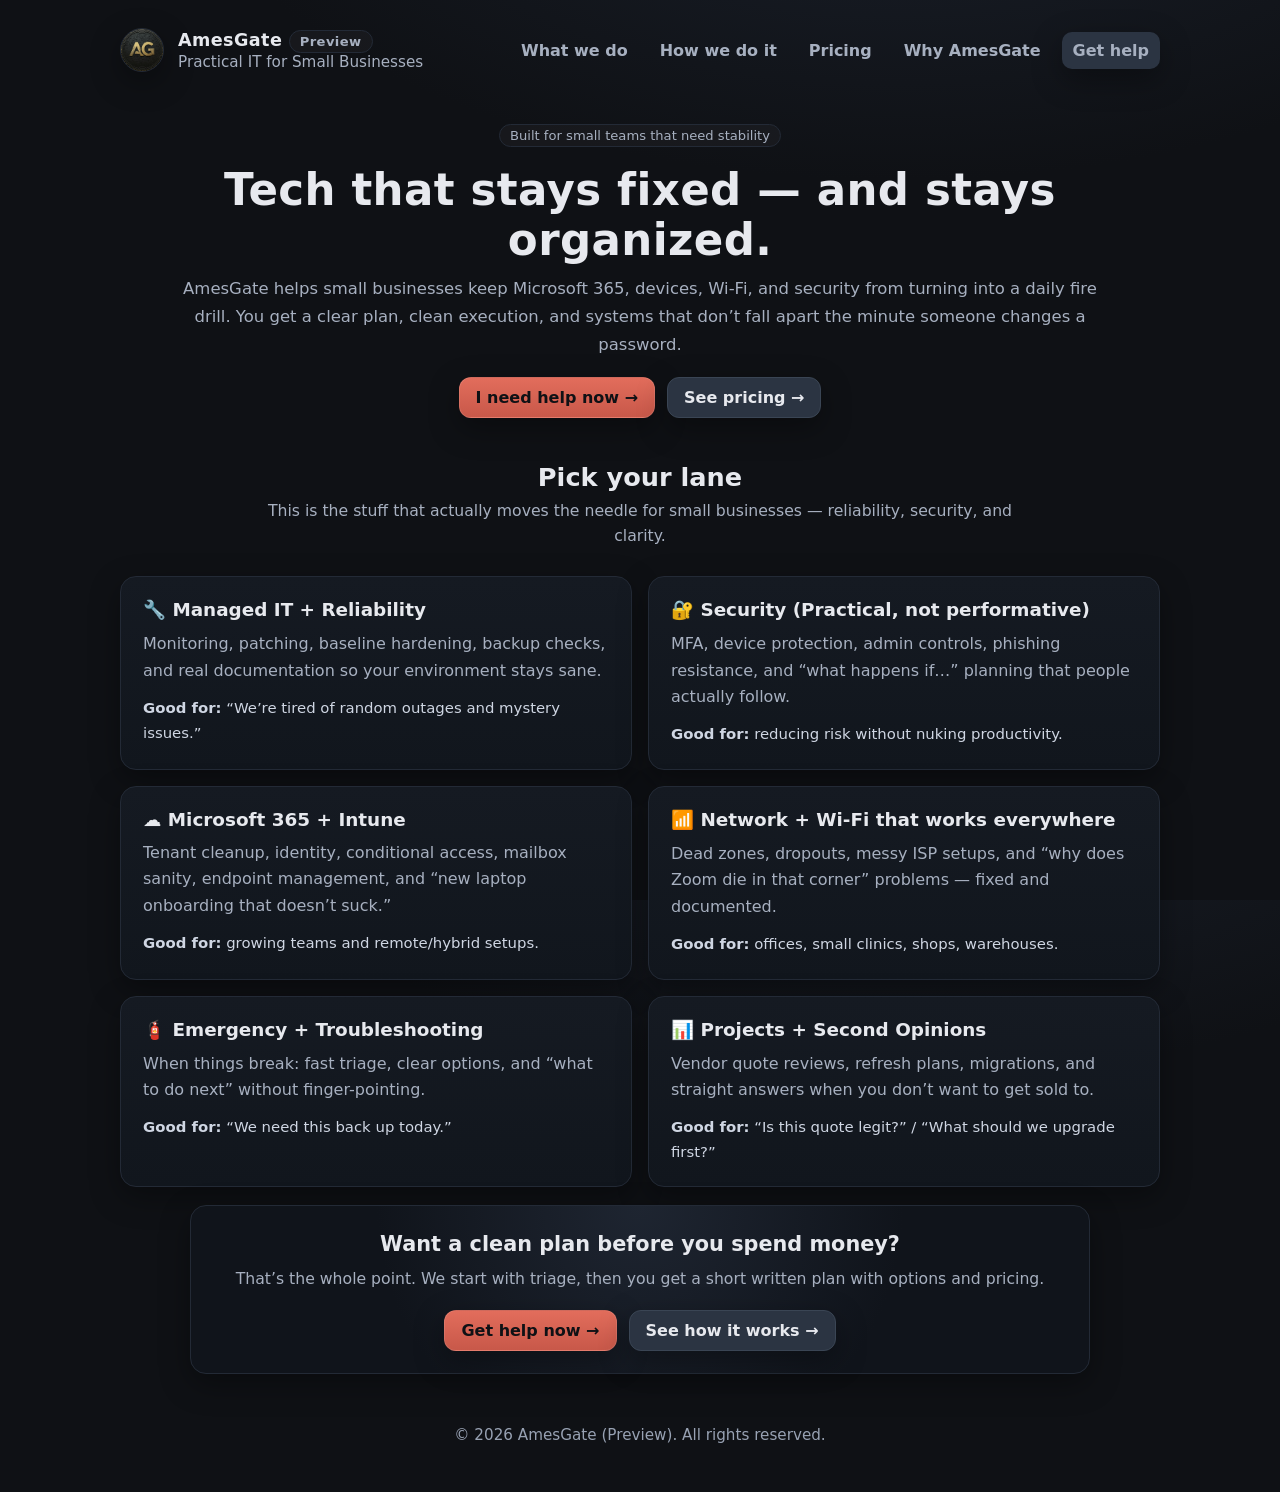
==== future/index.html @ 1ea239fe "Create index.html" ====
<!DOCTYPE html>
<html lang="en">
<head>
  <meta charset="utf-8" />
  <meta name="viewport" content="width=device-width, initial-scale=1" />
  <title>AmesGate (Preview) — Practical IT for Small Businesses</title>
  <meta name="description" content="Preview: managed IT, security, M365/Intune, and project work with plain-English plans, clear pricing, and no corporate nonsense." />
  <meta name="theme-color" content="#0f1115" />
  <link rel="icon" href="/favicon.ico" />
  <link rel="stylesheet" href="/future/assets/site.css" />
</head>

<body>
  <div class="wrap">
    <header>
      <a class="brand" href="/future/" aria-label="AmesGate preview home">
        <div class="logo" aria-hidden="true">
          <img src="/images/logo_small.png" alt="AmesGate logo" />
        </div>
        <div>
          <div class="name">AmesGate <span class="kicker">Preview</span></div>
          <div class="tag">Practical IT for Small Businesses</div>
        </div>
      </a>

      <nav class="nav" aria-label="Primary navigation">
        <a href="/future/what-we-do.html">What we do</a>
        <a href="/future/how-we-do-it.html">How we do it</a>
        <a href="/future/pricing.html">Pricing</a>
        <a href="/future/why-amesgate.html">Why AmesGate</a>
        <a href="/future/get-help-now.html" class="btn">Get help</a>
      </nav>
    </header>

    <section class="hero" aria-labelledby="hero-title">
      <div class="hero-inner">
        <span class="kicker">Built for small teams that need stability</span>
        <h1 id="hero-title">Tech that stays fixed — and stays organized.</h1>
        <p>
          AmesGate helps small businesses keep Microsoft 365, devices, Wi-Fi, and security from turning into a daily fire drill.
          You get a clear plan, clean execution, and systems that don’t fall apart the minute someone changes a password.
        </p>

        <div class="hero-cta">
          <a class="btn btn-primary" href="/future/get-help-now.html">I need help now →</a>
          <a class="btn" href="/future/pricing.html">See pricing →</a>
        </div>
      </div>
    </section>

    <section aria-label="Service lanes">
      <h2 class="section-title">Pick your lane</h2>
      <p class="section-subtitle">This is the stuff that actually moves the needle for small businesses — reliability, security, and clarity.</p>

      <div class="grid">
        <article class="card">
          <h3>🔧 Managed IT + Reliability</h3>
          <p>Monitoring, patching, baseline hardening, backup checks, and real documentation so your environment stays sane.</p>
          <p class="hint"><strong>Good for:</strong> “We’re tired of random outages and mystery issues.”</p>
        </article>

        <article class="card">
          <h3>🔐 Security (Practical, not performative)</h3>
          <p>MFA, device protection, admin controls, phishing resistance, and “what happens if…” planning that people actually follow.</p>
          <p class="hint"><strong>Good for:</strong> reducing risk without nuking productivity.</p>
        </article>

        <article class="card">
          <h3>☁️ Microsoft 365 + Intune</h3>
          <p>Tenant cleanup, identity, conditional access, mailbox sanity, endpoint management, and “new laptop onboarding that doesn’t suck.”</p>
          <p class="hint"><strong>Good for:</strong> growing teams and remote/hybrid setups.</p>
        </article>

        <article class="card">
          <h3>📶 Network + Wi-Fi that works everywhere</h3>
          <p>Dead zones, dropouts, messy ISP setups, and “why does Zoom die in that corner” problems — fixed and documented.</p>
          <p class="hint"><strong>Good for:</strong> offices, small clinics, shops, warehouses.</p>
        </article>

        <article class="card">
          <h3>🧯 Emergency + Troubleshooting</h3>
          <p>When things break: fast triage, clear options, and “what to do next” without finger-pointing.</p>
          <p class="hint"><strong>Good for:</strong> “We need this back up today.”</p>
        </article>

        <article class="card">
          <h3>📊 Projects + Second Opinions</h3>
          <p>Vendor quote reviews, refresh plans, migrations, and straight answers when you don’t want to get sold to.</p>
          <p class="hint"><strong>Good for:</strong> “Is this quote legit?” / “What should we upgrade first?”</p>
        </article>
      </div>
    </section>

    <section class="contact-strip" aria-label="Conversion strip">
      <div class="contact-card">
        <h3>Want a clean plan before you spend money?</h3>
        <p>That’s the whole point. We start with triage, then you get a short written plan with options and pricing.</p>
        <div class="hero-cta">
          <a class="btn btn-primary" href="/future/get-help-now.html">Get help now →</a>
          <a class="btn" href="/future/how-we-do-it.html">See how it works →</a>
        </div>
      </div>
    </section>

    <footer>
      © <span id="year"></span> AmesGate (Preview). All rights reserved.
    </footer>
  </div>

  <script src="/future/assets/site.js"></script>
</body>
</html>
---- future/assets/site.css ----
:root{
  --bg:#0f1115;
  --bg2:#141821;
  --text:#e7e9ee;
  --muted:#a7b0c0;
  --accent:#e26d5c;
  --accent2:#7ec59b;
  --card:#151a22;
  --border:#232a36;
  --max:1080px;
  --radius:16px;
  --shadow:0 10px 30px rgba(0,0,0,.35);
}

*{box-sizing:border-box}
html,body{
  margin:0;
  height:100%;
  background:
    radial-gradient(1200px 600px at 70% -20%, #1a202b 0%, var(--bg) 60%),
    linear-gradient(180deg, var(--bg) 0%, var(--bg2) 100%);
  color:var(--text);
  font-family:system-ui,-apple-system,Segoe UI,Roboto,Inter,Arial,sans-serif;
}
a{color:#79b7ff;text-decoration:none}
a:hover{text-decoration:underline}
.wrap{max-width:var(--max); margin:0 auto; padding:28px 20px}

header{
  display:flex;
  align-items:center;
  justify-content:space-between;
  gap:16px;
}
.brand{display:flex; align-items:center; gap:14px; text-decoration:none; color:inherit}
.logo{
  width:44px; height:44px; border-radius:999px;
  background:#111;
  border:1px solid var(--border);
  overflow:hidden;
  box-shadow:var(--shadow);
}
.logo img{width:100%;height:100%;object-fit:cover;display:block}
.name{font-weight:700; font-size:1.1rem; letter-spacing:.4px}
.tag{color:var(--muted); font-size:.95rem}

.nav{
  display:flex;
  gap:10px;
  flex-wrap:wrap;
  justify-content:flex-end;
  align-items:center;
}
.nav a{
  padding:8px 10px;
  border-radius:10px;
  border:1px solid transparent;
  color:var(--muted);
  font-weight:650;
}
.nav a:hover{
  color:var(--text);
  border-color:var(--border);
  text-decoration:none;
}

.btn{
  display:inline-block; padding:10px 16px;
  border-radius:12px;
  background:#2b3442;
  color:#e7e9ee;
  font-weight:700;
  border:1px solid #3a4554;
  box-shadow:var(--shadow);
}
.btn:hover{filter:brightness(1.05); text-decoration:none}

.btn-primary{
  background:linear-gradient(180deg, #e26d5c, #c85849);
  border-color:rgba(255,255,255,.10);
  color:#0f1115;
}
.btn-primary:hover{filter:brightness(1.02)}

.hero{padding:52px 0 28px}
.hero-inner{max-width:920px;margin:0 auto;text-align:center}
.hero h1{
  font-size:clamp(2.1rem,3.4vw,2.8rem);
  margin:18px 0 10px;
  letter-spacing:.4px;
}
.hero p{margin:0;color:var(--muted);line-height:1.7;font-size:1.03rem}
.hero-cta{margin-top:18px; display:flex; gap:12px; justify-content:center; flex-wrap:wrap}

.section-title{font-size:1.6rem;margin:16px 0 6px;text-align:center}
.section-subtitle{
  max-width:780px;margin:0 auto 14px;
  text-align:center;color:var(--muted);line-height:1.6;font-size:.98rem
}

.grid{
  display:grid;
  gap:16px;
  grid-template-columns:repeat(12,1fr);
  margin:28px 0 18px;
}
.card{
  grid-column:span 12;
  background:linear-gradient(180deg, var(--card), #11161d);
  border:1px solid var(--border);
  border-radius:var(--radius);
  padding:22px;
  box-shadow:var(--shadow);
}
.card h3{margin:0 0 10px;font-size:1.15rem}
.card p{margin:0;color:var(--muted);line-height:1.65}
.card .hint{margin-top:12px;font-size:.93rem;color:#cfd6e3}

.split{
  display:grid;
  grid-template-columns:repeat(12,1fr);
  gap:16px;
  margin:18px 0 28px;
}
.split .card{margin:0}
.split .card.left{grid-column:span 12}
.split .card.right{grid-column:span 12}

.contact-strip{
  margin:18px 0 40px;
  display:flex;
  justify-content:center;
}
.contact-card{
  max-width:900px;
  width:100%;
  padding:26px 26px 22px;
  border-radius:var(--radius);
  border:1px solid var(--border);
  background:radial-gradient(circle at top, #1e2531 0, #10141b 55%);
  box-shadow:var(--shadow);
  text-align:center;
}
.contact-card h3{margin:0 0 10px;font-size:1.3rem}
.contact-card p{margin:4px 0 10px;color:var(--muted);font-size:.98rem;line-height:1.6}

.kicker{
  display:inline-block;
  padding:3px 10px;
  border-radius:999px;
  border:1px solid var(--border);
  color:var(--muted);
  background:rgba(255,255,255,.03);
  font-size:.82rem;
}

footer{
  margin:52px 0 20px;
  text-align:center;
  color:#98a2b3;
  font-size:.95rem;
}

@media (min-width:760px){
  .card{grid-column:span 6}
  .split .card.left{grid-column:span 6}
  .split .card.right{grid-column:span 6}
}
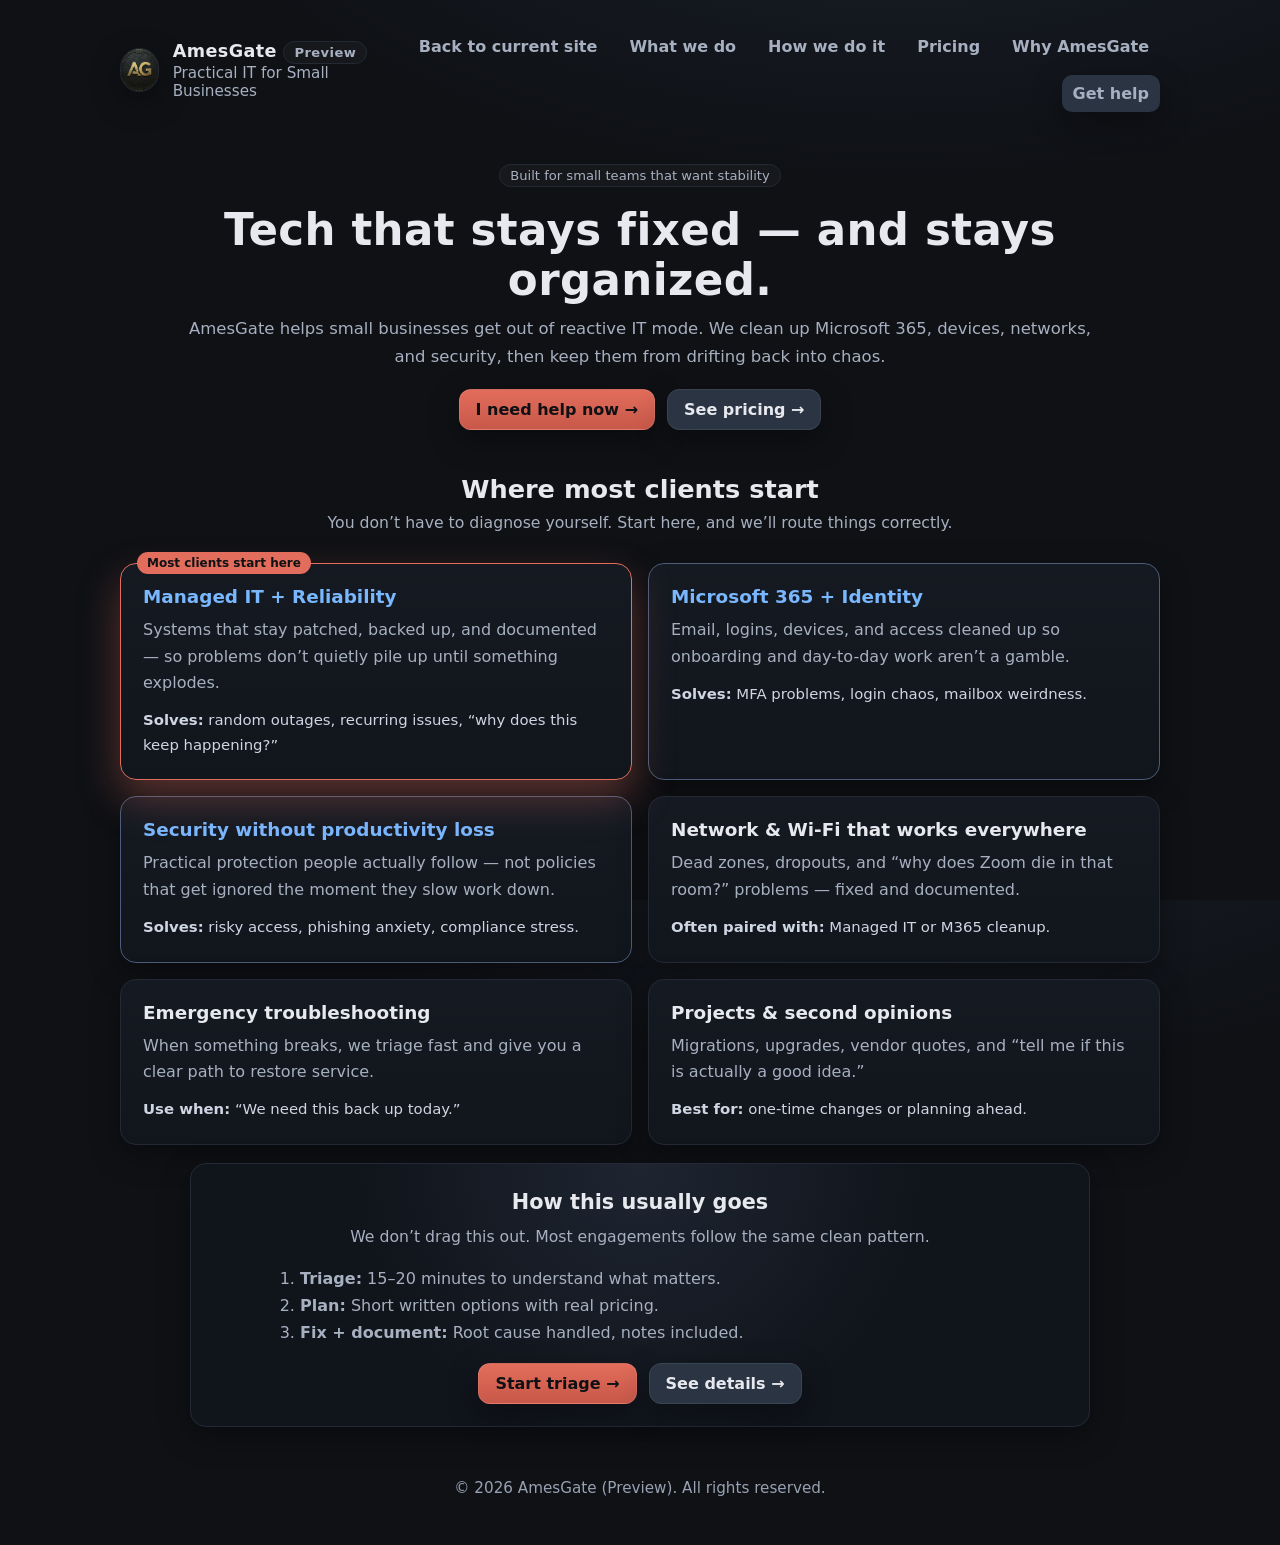
==== commit 6ca423fa: "Update index.html" ====
--- a/future/index.html
+++ b/future/index.html
@@ -4,7 +4,7 @@
   <meta charset="utf-8" />
   <meta name="viewport" content="width=device-width, initial-scale=1" />
   <title>AmesGate (Preview) — Practical IT for Small Businesses</title>
-  <meta name="description" content="Preview: managed IT, security, M365/Intune, and project work with plain-English plans, clear pricing, and no corporate nonsense." />
+  <meta name="description" content="Preview: Practical IT, Microsoft 365, security, and reliability for small businesses. Clear plans. Fixes that stick." />
   <meta name="theme-color" content="#0f1115" />
   <link rel="icon" href="/favicon.ico" />
   <link rel="stylesheet" href="/future/assets/site.css" />
@@ -12,6 +12,8 @@
 
 <body>
   <div class="wrap">
+
+    <!-- HEADER -->
     <header>
       <a class="brand" href="/future/" aria-label="AmesGate preview home">
         <div class="logo" aria-hidden="true">
@@ -24,23 +26,25 @@
       </a>
 
       <nav class="nav" aria-label="Primary navigation">
+        <a href="/">Back to current site</a>
         <a href="/future/what-we-do.html">What we do</a>
         <a href="/future/how-we-do-it.html">How we do it</a>
         <a href="/future/pricing.html">Pricing</a>
         <a href="/future/why-amesgate.html">Why AmesGate</a>
-        <a href="/future/get-help-now.html" class="btn">Get help</a>
+        <a class="btn" href="/future/get-help-now.html">Get help</a>
       </nav>
     </header>
 
+    <!-- HERO -->
     <section class="hero" aria-labelledby="hero-title">
       <div class="hero-inner">
-        <span class="kicker">Built for small teams that need stability</span>
+        <span class="kicker">Built for small teams that want stability</span>
         <h1 id="hero-title">Tech that stays fixed — and stays organized.</h1>
         <p>
-          AmesGate helps small businesses keep Microsoft 365, devices, Wi-Fi, and security from turning into a daily fire drill.
-          You get a clear plan, clean execution, and systems that don’t fall apart the minute someone changes a password.
+          AmesGate helps small businesses get out of reactive IT mode.
+          We clean up Microsoft 365, devices, networks, and security,
+          then keep them from drifting back into chaos.
         </p>
-
         <div class="hero-cta">
           <a class="btn btn-primary" href="/future/get-help-now.html">I need help now →</a>
           <a class="btn" href="/future/pricing.html">See pricing →</a>
@@ -48,63 +52,113 @@
       </div>
     </section>
 
+    <!-- SERVICE LANES -->
     <section aria-label="Service lanes">
-      <h2 class="section-title">Pick your lane</h2>
-      <p class="section-subtitle">This is the stuff that actually moves the needle for small businesses — reliability, security, and clarity.</p>
+      <h2 class="section-title">Where most clients start</h2>
+      <p class="section-subtitle">
+        You don’t have to diagnose yourself. Start here, and we’ll route things correctly.
+      </p>
 
       <div class="grid">
-        <article class="card">
-          <h3>🔧 Managed IT + Reliability</h3>
-          <p>Monitoring, patching, baseline hardening, backup checks, and real documentation so your environment stays sane.</p>
-          <p class="hint"><strong>Good for:</strong> “We’re tired of random outages and mystery issues.”</p>
-        </article>
 
-        <article class="card">
-          <h3>🔐 Security (Practical, not performative)</h3>
-          <p>MFA, device protection, admin controls, phishing resistance, and “what happens if…” planning that people actually follow.</p>
-          <p class="hint"><strong>Good for:</strong> reducing risk without nuking productivity.</p>
-        </article>
+        <!-- PRIMARY -->
+        <a href="/future/get-help-now.html" class="card primary clickable">
+          <h3>Managed IT + Reliability</h3>
+          <p>
+            Systems that stay patched, backed up, and documented —
+            so problems don’t quietly pile up until something explodes.
+          </p>
+          <p class="hint">
+            <strong>Solves:</strong> random outages, recurring issues, “why does this keep happening?”
+          </p>
+        </a>
 
-        <article class="card">
-          <h3>☁️ Microsoft 365 + Intune</h3>
-          <p>Tenant cleanup, identity, conditional access, mailbox sanity, endpoint management, and “new laptop onboarding that doesn’t suck.”</p>
-          <p class="hint"><strong>Good for:</strong> growing teams and remote/hybrid setups.</p>
-        </article>
+        <!-- SECONDARY -->
+        <a href="/future/what-we-do.html" class="card secondary clickable">
+          <h3>Microsoft 365 + Identity</h3>
+          <p>
+            Email, logins, devices, and access cleaned up so onboarding
+            and day-to-day work aren’t a gamble.
+          </p>
+          <p class="hint">
+            <strong>Solves:</strong> MFA problems, login chaos, mailbox weirdness.
+          </p>
+        </a>
 
-        <article class="card">
-          <h3>📶 Network + Wi-Fi that works everywhere</h3>
-          <p>Dead zones, dropouts, messy ISP setups, and “why does Zoom die in that corner” problems — fixed and documented.</p>
-          <p class="hint"><strong>Good for:</strong> offices, small clinics, shops, warehouses.</p>
-        </article>
+        <a href="/future/what-we-do.html" class="card secondary clickable">
+          <h3>Security without productivity loss</h3>
+          <p>
+            Practical protection people actually follow —
+            not policies that get ignored the moment they slow work down.
+          </p>
+          <p class="hint">
+            <strong>Solves:</strong> risky access, phishing anxiety, compliance stress.
+          </p>
+        </a>
 
-        <article class="card">
-          <h3>🧯 Emergency + Troubleshooting</h3>
-          <p>When things break: fast triage, clear options, and “what to do next” without finger-pointing.</p>
-          <p class="hint"><strong>Good for:</strong> “We need this back up today.”</p>
-        </article>
+        <!-- SUPPORTING -->
+        <div class="card">
+          <h3>Network &amp; Wi-Fi that works everywhere</h3>
+          <p>
+            Dead zones, dropouts, and “why does Zoom die in that room?”
+            problems — fixed and documented.
+          </p>
+          <p class="hint">
+            <strong>Often paired with:</strong> Managed IT or M365 cleanup.
+          </p>
+        </div>
 
-        <article class="card">
-          <h3>📊 Projects + Second Opinions</h3>
-          <p>Vendor quote reviews, refresh plans, migrations, and straight answers when you don’t want to get sold to.</p>
-          <p class="hint"><strong>Good for:</strong> “Is this quote legit?” / “What should we upgrade first?”</p>
-        </article>
+        <div class="card">
+          <h3>Emergency troubleshooting</h3>
+          <p>
+            When something breaks, we triage fast and give you
+            a clear path to restore service.
+          </p>
+          <p class="hint">
+            <strong>Use when:</strong> “We need this back up today.”
+          </p>
+        </div>
+
+        <div class="card">
+          <h3>Projects &amp; second opinions</h3>
+          <p>
+            Migrations, upgrades, vendor quotes, and
+            “tell me if this is actually a good idea.”
+          </p>
+          <p class="hint">
+            <strong>Best for:</strong> one-time changes or planning ahead.
+          </p>
+        </div>
+
       </div>
     </section>
 
-    <section class="contact-strip" aria-label="Conversion strip">
+    <!-- PROCESS STRIP -->
+    <section class="contact-strip" aria-label="Process summary">
       <div class="contact-card">
-        <h3>Want a clean plan before you spend money?</h3>
-        <p>That’s the whole point. We start with triage, then you get a short written plan with options and pricing.</p>
-        <div class="hero-cta">
-          <a class="btn btn-primary" href="/future/get-help-now.html">Get help now →</a>
-          <a class="btn" href="/future/how-we-do-it.html">See how it works →</a>
+        <h3>How this usually goes</h3>
+        <p>
+          We don’t drag this out. Most engagements follow the same clean pattern.
+        </p>
+        <div style="max-width:760px;margin:0 auto;text-align:left;color:var(--muted);line-height:1.7;">
+          <ol>
+            <li><strong>Triage:</strong> 15–20 minutes to understand what matters.</li>
+            <li><strong>Plan:</strong> Short written options with real pricing.</li>
+            <li><strong>Fix + document:</strong> Root cause handled, notes included.</li>
+          </ol>
+        </div>
+        <div class="hero-cta" style="margin-top:16px;">
+          <a class="btn btn-primary" href="/future/get-help-now.html">Start triage →</a>
+          <a class="btn" href="/future/how-we-do-it.html">See details →</a>
         </div>
       </div>
     </section>
 
+    <!-- FOOTER -->
     <footer>
       © <span id="year"></span> AmesGate (Preview). All rights reserved.
     </footer>
+
   </div>
 
   <script src="/future/assets/site.js"></script>
--- a/future/assets/site.css
+++ b/future/assets/site.css
@@ -166,3 +166,36 @@
   .split .card.left{grid-column:span 6}
   .split .card.right{grid-column:span 6}
 }
+/* Card hierarchy */
+.card.primary {
+  border-color: var(--accent);
+  box-shadow: 0 18px 40px rgba(226,109,92,.35);
+  position: relative;
+}
+
+.card.primary::before {
+  content: "Most clients start here";
+  position: absolute;
+  top: -12px;
+  left: 16px;
+  background: var(--accent);
+  color: #0f1115;
+  font-size: .75rem;
+  font-weight: 700;
+  padding: 4px 10px;
+  border-radius: 999px;
+}
+
+.card.secondary {
+  border-color: #4b5d7a;
+}
+
+.card.clickable {
+  cursor: pointer;
+  transition: transform .15s ease, box-shadow .15s ease;
+}
+
+.card.clickable:hover {
+  transform: translateY(-2px);
+  box-shadow: 0 22px 46px rgba(0,0,0,.5);
+}
